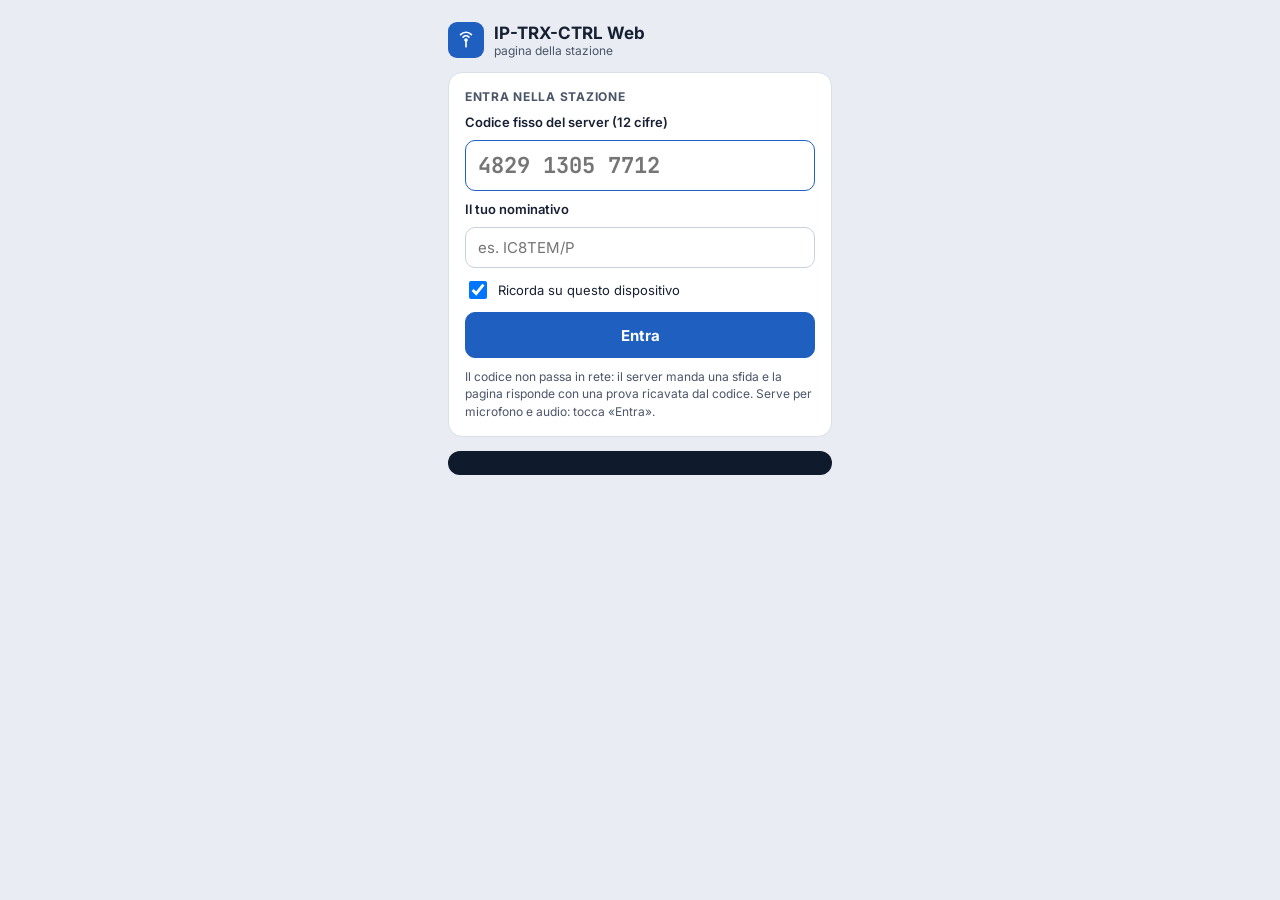
==== src/IpTrxCtrl/web/index.html @ 5d51680f "0.3.1: accesso dal browser (pagina web HTTPS e pagina «Trova il server»), elenco delle distribuzioni" ====
<!doctype html>
<html lang="it">
<head>
<meta charset="utf-8">
<meta name="viewport" content="width=device-width, initial-scale=1, viewport-fit=cover">
<meta name="theme-color" content="#0F1B2D">
<title>IP-TRX-CTRL Web</title>
<link rel="preconnect" href="https://fonts.googleapis.com">
<link rel="stylesheet" href="https://fonts.googleapis.com/css2?family=Inter:wght@400;500;600;700;800&amp;family=JetBrains+Mono:wght@400;500;700&amp;display=swap">
<link rel="stylesheet" href="app.css">
<script src="app.js" defer></script>
</head>
<body>

<!-- ===================================================== accesso -->
<main id="login">
  <div class="brand">
    <div class="logo"><svg width="20" height="20" viewBox="0 0 24 24" fill="none" stroke="#FFFFFF" stroke-width="2" stroke-linecap="round" aria-hidden="true"><path d="M12 20v-8"/><path d="M8.5 8.5a5 5 0 0 1 7 0"/><path d="M5.5 5.5a9 9 0 0 1 13 0"/><circle cx="12" cy="12" r="1.2"/></svg></div>
    <div><div class="title">IP-TRX-CTRL Web</div><div class="sub" id="loginSub">pagina della stazione</div></div>
  </div>
  <form class="card form" id="loginForm" autocomplete="off">
    <span class="label-cap">ENTRA NELLA STAZIONE</span>
    <label class="field" for="code">Codice fisso del server (12 cifre)</label>
    <input class="code" id="code" inputmode="numeric" placeholder="4829 1305 7712" maxlength="16">
    <label class="field" for="opname">Il tuo nominativo</label>
    <input class="text" id="opname" maxlength="20" placeholder="es. IC8TEM/P">
    <label class="check"><input type="checkbox" id="remember" checked> Ricorda su questo dispositivo</label>
    <button class="btn primary" id="btnEnter" type="submit">Entra</button>
    <span class="muted hint">Il codice non passa in rete: il server manda una sfida e la pagina risponde con una prova ricavata dal codice. Serve per microfono e audio: tocca «Entra».</span>
  </form>
  <div class="log" id="loginLog" aria-live="polite"></div>
</main>

<!-- ===================================================== stazione -->
<main id="station" hidden>
  <div class="phone-head phone-only">
    <button class="who" id="who" type="button" aria-label="Impostazioni">
      <span class="dot off" id="dot"></span><span class="call" id="call">—</span><span class="net" id="net">—</span>
    </button>
    <div class="lock"><svg width="14" height="14" viewBox="0 0 24 24" fill="none" stroke="currentColor" stroke-width="2.2" stroke-linecap="round" aria-hidden="true"><rect x="5" y="11" width="14" height="9" rx="2"/><path d="M8 11V8a4 4 0 0 1 8 0v3"/></svg>HTTPS</div>
  </div>

  <div class="pc-head pc-only">
    <div><div class="t">IP-TRX-CTRL Web</div><div class="st" id="pcSub">—</div></div>
    <div class="chips">
      <span class="chip off" id="pcConn">Non collegato</span>
      <span class="chip acc">BROWSER</span>
      <button class="btn" id="btnSettings" type="button">Impostazioni</button>
      <button class="btn" id="btnLogout" type="button">Esci</button>
    </div>
  </div>

  <div class="notice" id="notice" hidden></div>

  <div class="grid3">
    <!-- radio -->
    <section class="col radio">
      <span class="label-cap pc-only" id="rigTitle">RADIO REMOTA</span>
      <div class="qrg" id="qrg" title="Clic per scrivere la frequenza · rotella = un passo">
        <div class="row head"><span>VFO A</span><span class="pb" id="modePb">— · —</span></div>
        <span class="freq" id="freq">--.---.---</span>
        <input class="freq-in" id="freqIn" hidden inputmode="decimal" aria-label="Nuova frequenza in kHz">
        <span class="unit" id="unit">MHz · —</span>
        <div class="row foot"><span id="vfoBShort">B —</span><span id="stepShort">passo —</span></div>
      </div>
      <div class="tune phone-only">
        <button class="btn" id="stepDown" type="button" aria-label="Giù di un passo">−</button>
        <select class="btn" id="modeSel" aria-label="Modo"></select>
        <button class="btn" id="stepUp" type="button" aria-label="Su di un passo">+</button>
      </div>
      <div class="bands" id="bands"></div>
      <div class="steprow pc-only">
        <b>Passo</b>
        <button class="btn" id="stepDownPc" type="button" aria-label="Giù di un passo">◀</button>
        <select class="stepval" id="stepSel" aria-label="Passo di sintonia"></select>
        <button class="btn" id="stepUpPc" type="button" aria-label="Su di un passo">▶</button>
        <select class="stepval" id="modeSelPc" aria-label="Modo"></select>
        <b class="ml12">VFO B</b>
        <span class="vfob" id="vfoB">—</span>
        <button class="btn" id="btnAB" type="button">A/B</button>
        <button class="btn" id="btnSplit" type="button">SPLIT</button>
      </div>
      <div class="ctl" id="ctl">
        <button class="btn" id="cNR" type="button">NR</button>
        <button class="btn" id="cNB" type="button">NB</button>
        <button class="btn" id="cANF" type="button">NOTCH</button>
        <button class="btn pc-only" id="cCOMP" type="button">COMP</button>
        <button class="btn" id="cATT" type="button">ATT —</button>
        <button class="btn pc-only" id="cPRE" type="button">PRE —</button>
        <button class="btn pc-only" id="cAGC" type="button">AGC —</button>
        <label class="power pc-only">Potenza <input type="range" id="power" min="0" max="100" value="50" aria-label="Potenza"> <span id="powerTxt">—</span></label>
      </div>
    </section>

    <!-- strumenti e PTT -->
    <section class="col instr">
      <span class="label-cap pc-only">STRUMENTI E PTT</span>
      <div class="meters">
        <span class="name">S</span><div class="bar s"><i id="bS"></i></div><span class="val" id="vS">—</span>
        <span class="name">Po</span><div class="bar po"><i id="bPo"></i></div><span class="val" id="vPo">—</span>
        <span class="name">ROS</span><div class="bar swr" id="barSwr"><i id="bSwr"></i></div><span class="val" id="vSwr">—</span>
        <span class="name">ALC</span><div class="bar alc"><i id="bAlc"></i></div><span class="val" id="vAlc">—</span>
      </div>
      <button class="ptt" id="ptt" type="button">PTT · PREMI E TIENI</button>
      <span class="txline" id="txline">—</span>
    </section>

    <!-- audio e collegamento -->
    <section class="col audio pc-only">
      <span class="label-cap">AUDIO E COLLEGAMENTO</span>
      <label for="micSel">Microfono del browser</label>
      <select id="micSel"></select>
      <label for="spkSel">Altoparlante</label>
      <select id="spkSel"></select>
      <div class="vol"><span>Volume</span><input type="range" id="volPc" min="0" max="100" value="70" aria-label="Volume"><span class="mono" id="volPcTxt">70%</span></div>
      <div class="kv">
        <span class="muted">Indirizzo</span><span class="mono" id="kvAddr">—</span>
        <span class="muted">Jitter</span><span class="mono" id="kvJit">—</span>
        <span class="muted">Persi</span><span class="mono" id="kvLoss">—</span>
      </div>
    </section>
  </div>

  <div class="vol phone-only">
    <svg width="18" height="18" viewBox="0 0 24 24" fill="none" stroke="currentColor" stroke-width="2" stroke-linecap="round" aria-hidden="true"><path d="M11 5L6 9H3v6h3l5 4V5z"/><path d="M15.5 8.5a5 5 0 0 1 0 7"/></svg>
    <input type="range" id="vol" min="0" max="100" value="70" aria-label="Volume">
    <span class="mono" id="volTxt">70%</span>
  </div>

  <section class="pan pc-only" id="pan" hidden>
    <div class="head"><span class="label-cap">PANADAPTER DELLA RADIO</span><span class="muted" id="panInfo">—</span></div>
    <canvas id="panCanvas" aria-label="Panadapter della radio: clic per sintonizzare"></canvas>
  </section>
</main>

<dialog id="dlg">
  <h2>Impostazioni</h2>
  <div class="form">
    <label class="field" for="micSel2">Microfono</label>
    <select id="micSel2"></select>
    <label class="field" for="spkSel2">Altoparlante</label>
    <select id="spkSel2"></select>
    <span class="muted hint" id="dlgInfo">—</span>
  </div>
  <div class="rowbtn">
    <button class="btn small" id="btnForget" type="button">Dimentica il codice qui</button>
    <button class="btn small" id="btnLogout2" type="button">Esci</button>
    <button class="btn small" id="btnClose" type="button">Chiudi</button>
  </div>
</dialog>
</body>
</html>
---- src/IpTrxCtrl/web/app.css ----
/* IP-TRX-CTRL · pagina web della stazione (dalla 0.3.1). Colori e caratteri del bozzetto approvato. */
:root {
  --bg-phone: #F2F4F8;
  --bg-pc: #E9EDF3;
  --card: #FFFFFF;
  --line: #D9DEE7;
  --btn-line: #C9D1DE;
  --ink: #172033;
  --muted: #4A5568;
  --accent: #1F5FBF;
  --accent-dark: #174A94;
  --qrg-bg: #0F1B2D;
  --qrg: #FFC857;
  --qrg-label: #8FA6C7;
  --tx: #C62828;
  --ok: #1E7A46;
  --ok-bg: #E3F5EA;
  --ok-dot: #1E9E57;
  --warn: #8A4B00;
  --warn-bg: #FFF3E0;
  --track: #E5E9F0;
  --bar-s: #1F5FBF;
  --bar-po: #D97706;
  --bar-swr: #1E9E57;
  --bar-alc: #7C3AED;
  --mono: 'JetBrains Mono', ui-monospace, Menlo, Consolas, monospace;
  --sans: Inter, system-ui, -apple-system, 'Segoe UI', Roboto, sans-serif;
}

* { box-sizing: border-box; }
html, body { margin: 0; }
body { background: var(--bg-phone); color: var(--ink); font-family: var(--sans); -webkit-text-size-adjust: 100%; }
a { color: var(--accent); }
a:hover { color: var(--accent-dark); }
button, select, input { font-family: var(--sans); color: var(--ink); }
[hidden] { display: none !important; }
.mono { font-family: var(--mono); }

/* ------------------------------------------------------------------ pulsanti */
.btn { min-height: 44px; border: 1px solid var(--btn-line); border-radius: 10px; background: var(--card); font-size: 14px; font-weight: 700; cursor: pointer; padding: 0 10px; }
.btn.on, .btn.sel { border-color: var(--accent); background: var(--accent); color: #FFFFFF; }
.btn:disabled { opacity: 0.45; cursor: default; }
.btn.small { min-height: 34px; border-radius: 8px; font-size: 12px; font-weight: 600; }
.btn.dark { background: var(--ink); border-color: var(--ink); color: #FFFFFF; min-height: 46px; font-size: 15px; }
.btn.primary { background: var(--accent); border-color: var(--accent); color: #FFFFFF; min-height: 46px; font-size: 15px; }
.btn:focus-visible, select:focus-visible, input:focus-visible { outline: 2px solid var(--accent); outline-offset: 2px; }

.card { background: var(--card); border: 1px solid var(--line); border-radius: 14px; padding: 16px; }
.label-cap { font-size: 12px; font-weight: 700; letter-spacing: 0.06em; color: var(--muted); }
.muted { color: var(--muted); }
.hint { font-size: 12px; line-height: 1.45; }
.ml12 { margin-left: 12px; }
.warn-box { font-size: 12.5px; color: var(--warn); background: var(--warn-bg); border-radius: 10px; padding: 10px 12px; line-height: 1.45; }

/* ------------------------------------------------------------------ accesso */
#login { max-width: 420px; margin: 0 auto; padding: 22px 18px; display: flex; flex-direction: column; gap: 14px; min-height: 100vh; }
.brand { display: flex; align-items: center; gap: 10px; }
.brand .logo { width: 36px; height: 36px; border-radius: 9px; background: var(--accent); display: flex; align-items: center; justify-content: center; }
.brand .title { font-size: 17px; font-weight: 700; }
.brand .sub { font-size: 12px; color: var(--muted); }
.form { display: flex; flex-direction: column; gap: 10px; }
.form label.field { font-size: 13px; font-weight: 600; }
.form input.code { font-family: var(--mono); font-size: 22px; font-weight: 700; padding: 10px 12px; border: 1.5px solid var(--accent); border-radius: 10px; background: #FFFFFF; width: 100%; }
.form input.text { font-size: 15px; padding: 10px 12px; border: 1px solid var(--btn-line); border-radius: 10px; background: #FFFFFF; width: 100%; }
.form .check { display: flex; align-items: center; gap: 8px; font-size: 13px; }
.form .check input { width: 18px; height: 18px; }
.log { background: var(--qrg-bg); border-radius: 12px; padding: 12px 14px; display: flex; flex-direction: column; gap: 5px; font-family: var(--mono); font-size: 11.5px; color: #C9D4E5; min-height: 24px; }
.log .s { color: #7FB3FF; } .log .r { color: #6FD49A; } .log .e { color: #FF8A80; }

/* ------------------------------------------------------------------ stazione: telefono (predefinito) */
#station { display: flex; flex-direction: column; gap: 10px; padding: 14px 14px 16px; min-height: 100vh; }
@media (max-width: 899px) { .pc-only { display: none !important; } }

.phone-head { display: flex; justify-content: space-between; align-items: center; }
.phone-head .who { display: flex; align-items: center; gap: 8px; background: none; border: none; padding: 0; cursor: pointer; }
.dot { width: 10px; height: 10px; border-radius: 5px; background: var(--ok-dot); display: inline-block; }
.dot.off { background: #B8C0CC; }
.dot.tx { background: var(--tx); }
.phone-head .call { font-size: 14px; font-weight: 700; }
.phone-head .net { font-size: 12px; color: var(--muted); }
.lock { display: flex; align-items: center; gap: 6px; font-size: 12px; font-weight: 700; color: var(--ok); }

.notice { font-size: 12.5px; color: var(--warn); background: var(--warn-bg); border-radius: 10px; padding: 8px 12px; line-height: 1.4; }

.qrg { background: var(--qrg-bg); border-radius: 14px; padding: 12px 14px; display: flex; flex-direction: column; gap: 2px; cursor: text; }
.qrg .row { display: flex; justify-content: space-between; font-size: 11px; font-weight: 700; color: var(--qrg-label); font-family: var(--mono); }
.qrg .row.foot { font-weight: 400; }
.qrg .freq { font-family: var(--mono); font-size: 38px; font-weight: 700; color: var(--qrg); letter-spacing: -0.5px; line-height: 1.2; }
.qrg .freq.tx { color: #FF6B6B; }
.qrg input.freq-in { font-family: var(--mono); font-size: 30px; font-weight: 700; color: var(--qrg); background: transparent; border: 1px dashed var(--qrg-label); border-radius: 6px; width: 100%; padding: 2px 6px; }
.qrg .unit { display: none; }

.tune { display: grid; grid-template-columns: repeat(3, minmax(0, 1fr)); gap: 6px; }
.tune .btn { font-size: 18px; }
.tune select.btn { font-size: 14px; text-align: center; text-align-last: center; appearance: none; -webkit-appearance: none; }

.bands { display: grid; grid-template-columns: repeat(6, minmax(0, 1fr)); gap: 5px; }
.bands .btn { min-height: 34px; border-radius: 8px; font-size: 12px; font-weight: 600; padding: 0; }
.bands .btn.sel { font-weight: 700; border: none; }
.bands .more { display: none; }

.meters { background: var(--card); border: 1px solid var(--line); border-radius: 12px; padding: 10px 12px; display: grid; grid-template-columns: 36px 1fr 52px; gap: 6px 8px; align-items: center; font-size: 12px; }
.meters .name { color: var(--muted); font-weight: 600; }
.meters .val { font-family: var(--mono); text-align: right; }
.bar { height: 8px; border-radius: 4px; background: var(--track); overflow: hidden; }
.bar > i { display: block; height: 8px; border-radius: 4px; width: 0; transition: width 0.12s linear; }
.bar.s > i { background: var(--bar-s); } .bar.po > i { background: var(--bar-po); } .bar.swr > i { background: var(--bar-swr); } .bar.alc > i { background: var(--bar-alc); }
.bar.swr.warn > i { background: #D97706; } .bar.swr.bad > i { background: var(--tx); }

.ctl { display: grid; grid-template-columns: repeat(4, minmax(0, 1fr)); gap: 5px; }
.ctl .btn { min-height: 36px; border-radius: 8px; font-size: 12px; font-weight: 600; padding: 0 4px; }
.ctl .btn.on { font-weight: 700; border: none; }

.vol { display: flex; align-items: center; gap: 10px; font-size: 12px; color: var(--muted); }
.vol input[type=range] { flex: 1; accent-color: var(--muted); }
.vol .mono { min-width: 36px; text-align: right; }

.spacer { flex: 1; }
.txline { font-size: 12px; color: var(--muted); text-align: center; }
.txline.alert { color: var(--tx); font-weight: 700; }
.ptt { min-height: 112px; border: 3px solid var(--tx); border-radius: 22px; background: var(--card); color: var(--tx); font-family: var(--sans); font-size: 22px; font-weight: 800; letter-spacing: 0.04em; cursor: pointer; user-select: none; -webkit-user-select: none; touch-action: none; }
.ptt.active { background: var(--tx); color: #FFFFFF; }
.ptt.denied { opacity: 0.45; }

/* telefono: le tre colonne si sciolgono e i pezzi seguono l'ordine del bozzetto */
@media (max-width: 899px) {
  .grid3, .col { display: contents; }
  .phone-head { order: 0; } .notice { order: 0; }
  .qrg { order: 1; } .tune { order: 2; } .bands { order: 3; } .meters { order: 4; } .ctl { order: 5; }
  .vol { order: 6; } .spacer, #station::after { order: 7; } .txline { order: 8; } .ptt { order: 9; }
  #station::after { content: ""; flex: 1; }
  .ptt { order: 9; }
}

/* ------------------------------------------------------------------ finestra delle impostazioni */
dialog { border: 1px solid var(--line); border-radius: 14px; padding: 18px; max-width: 420px; width: calc(100% - 32px); color: var(--ink); }
dialog::backdrop { background: rgba(15, 27, 45, 0.45); }
dialog h2 { font-size: 17px; margin: 0 0 12px; }
dialog .rowbtn { display: flex; gap: 8px; justify-content: flex-end; margin-top: 14px; flex-wrap: wrap; }
dialog select, dialog input.text { width: 100%; min-height: 36px; border: 1px solid var(--btn-line); border-radius: 8px; font-size: 13px; background: #FFFFFF; }

/* ------------------------------------------------------------------ stazione: PC */
@media (min-width: 900px) {
  body { background: var(--bg-pc); }
  #station { padding: 12px; gap: 10px; }
  .phone-only { display: none !important; }

  .pc-head { background: var(--card); border-radius: 12px; padding: 10px 16px; display: flex; align-items: center; justify-content: space-between; gap: 12px; }
  .pc-head .t { font-size: 16px; font-weight: 700; }
  .pc-head .st { font-size: 12px; color: var(--muted); }
  .pc-head .chips { display: flex; align-items: center; gap: 8px; }
  .chip { font-size: 12px; font-weight: 700; border-radius: 12px; padding: 5px 10px; }
  .chip.ok { background: var(--ok-bg); color: var(--ok); }
  .chip.off { background: var(--track); color: var(--muted); }
  .chip.acc { background: var(--accent); color: #FFFFFF; }
  .pc-head .btn { min-height: 32px; border-radius: 8px; font-size: 12px; font-weight: 600; padding: 0 12px; }

  .grid3 { display: grid; grid-template-columns: 11fr 6fr 6fr; gap: 10px; }
  .col { background: var(--card); border-radius: 12px; padding: 14px; display: flex; flex-direction: column; gap: 9px; min-width: 0; }

  .qrg { flex-direction: row; align-items: baseline; gap: 12px; border-radius: 10px; padding: 8px 14px; }
  .qrg .row.head { order: 0; font-size: 12px; }
  .qrg .row.head .pb { display: none; }
  .qrg .freq { order: 1; font-size: 34px; }
  .qrg .unit { display: block; order: 2; margin-left: auto; font-family: var(--mono); font-size: 14px; color: var(--qrg); }
  .qrg .row.foot { display: none; }

  .bands { display: flex; gap: 4px; flex-wrap: wrap; }
  .bands .btn, .bands .more { display: inline-block; min-height: 28px; min-width: 38px; border-radius: 6px; font-size: 11px; font-weight: 400; }
  .bands .btn.sel { font-weight: 700; }

  .steprow { display: flex; gap: 6px; align-items: center; font-size: 12px; flex-wrap: wrap; }
  .steprow b { font-weight: 700; }
  .steprow .btn { min-height: 28px; border-radius: 6px; padding: 0 10px; font-size: 11px; font-weight: 400; }
  .steprow .stepval { font-family: var(--mono); border: 1px solid var(--btn-line); border-radius: 6px; padding: 5px 10px; background: #FFFFFF; font-size: 12px; }
  .steprow .vfob { font-family: var(--mono); font-weight: 700; }

  .ctl { display: flex; gap: 5px; flex-wrap: wrap; }
  .ctl .btn { min-height: 28px; border-radius: 6px; padding: 0 10px; font-size: 11px; font-weight: 400; }
  .ctl .btn.on { font-weight: 700; }
  .ctl .power { font-size: 12px; font-weight: 700; align-self: center; margin-left: 8px; display: flex; align-items: center; gap: 6px; }
  .ctl .power input { width: 90px; accent-color: var(--accent); }

  .meters { border: none; padding: 0; grid-template-columns: 34px 1fr 44px; gap: 5px 8px; }
  .meters .name { font-weight: 400; }
  .ptt { min-height: 64px; border-radius: 14px; font-size: 16px; letter-spacing: 0; }
  .txline { font-size: 11.5px; text-align: left; }

  .audio label { font-weight: 600; font-size: 12px; }
  .audio select { min-height: 30px; border: 1px solid var(--btn-line); border-radius: 6px; font-size: 12px; background: #FFFFFF; width: 100%; }
  .audio .kv { display: grid; grid-template-columns: repeat(2, minmax(0, 1fr)); gap: 4px 8px; margin-top: 4px; font-size: 12px; }
  .audio .vol { color: var(--ink); }

  .pan { background: var(--card); border-radius: 12px; padding: 10px 14px; display: flex; flex-direction: column; gap: 6px; }
  .pan .head { display: flex; justify-content: space-between; font-size: 12px; }
  .pan canvas { width: 100%; height: 190px; border-radius: 8px; background: #04102A; display: block; cursor: crosshair; }
}
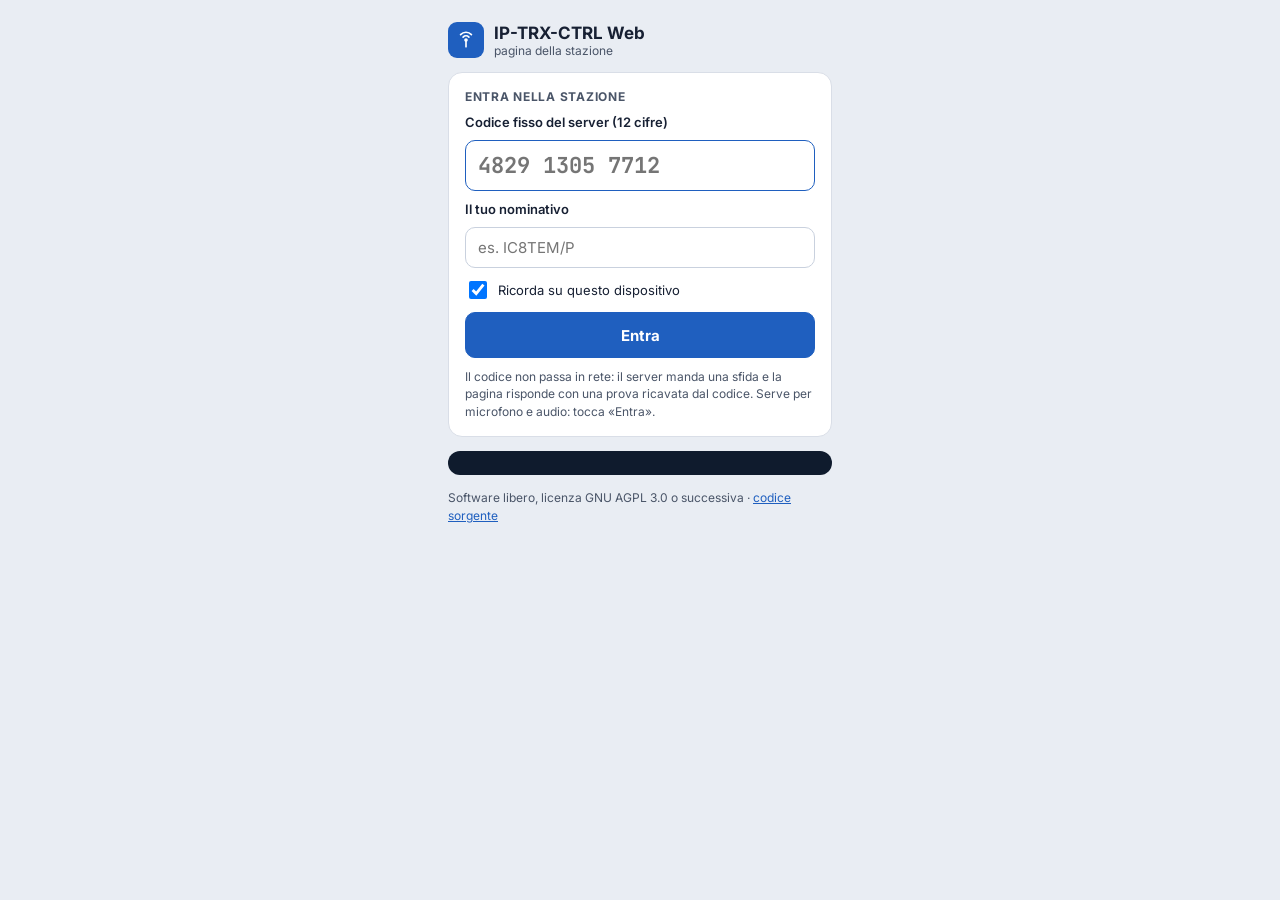
==== commit d44f2e0b: "0.3.6 (da compilare): licenza GNU AGPL 3.0 o successiva, collegamento al codice sorgente nella pagin" ====
--- a/src/IpTrxCtrl/web/index.html
+++ b/src/IpTrxCtrl/web/index.html
@@ -29,6 +29,7 @@
     <span class="muted hint">Il codice non passa in rete: il server manda una sfida e la pagina risponde con una prova ricavata dal codice. Serve per microfono e audio: tocca «Entra».</span>
   </form>
   <div class="log" id="loginLog" aria-live="polite"></div>
+  <span class="muted hint">Software libero, licenza GNU AGPL 3.0 o successiva · <a href="https://github.com/ic8tem/IP-TRX-CTRL" target="_blank" rel="noopener">codice sorgente</a></span>
 </main>
 
 <!-- ===================================================== stazione -->
@@ -141,6 +142,7 @@
     <label class="field" for="spkSel2">Altoparlante</label>
     <select id="spkSel2"></select>
     <span class="muted hint" id="dlgInfo">—</span>
+    <span class="muted hint">IP-TRX-CTRL · GNU AGPL 3.0 o successiva · <a href="https://github.com/ic8tem/IP-TRX-CTRL" target="_blank" rel="noopener">codice sorgente</a></span>
   </div>
   <div class="rowbtn">
     <button class="btn small" id="btnForget" type="button">Dimentica il codice qui</button>
